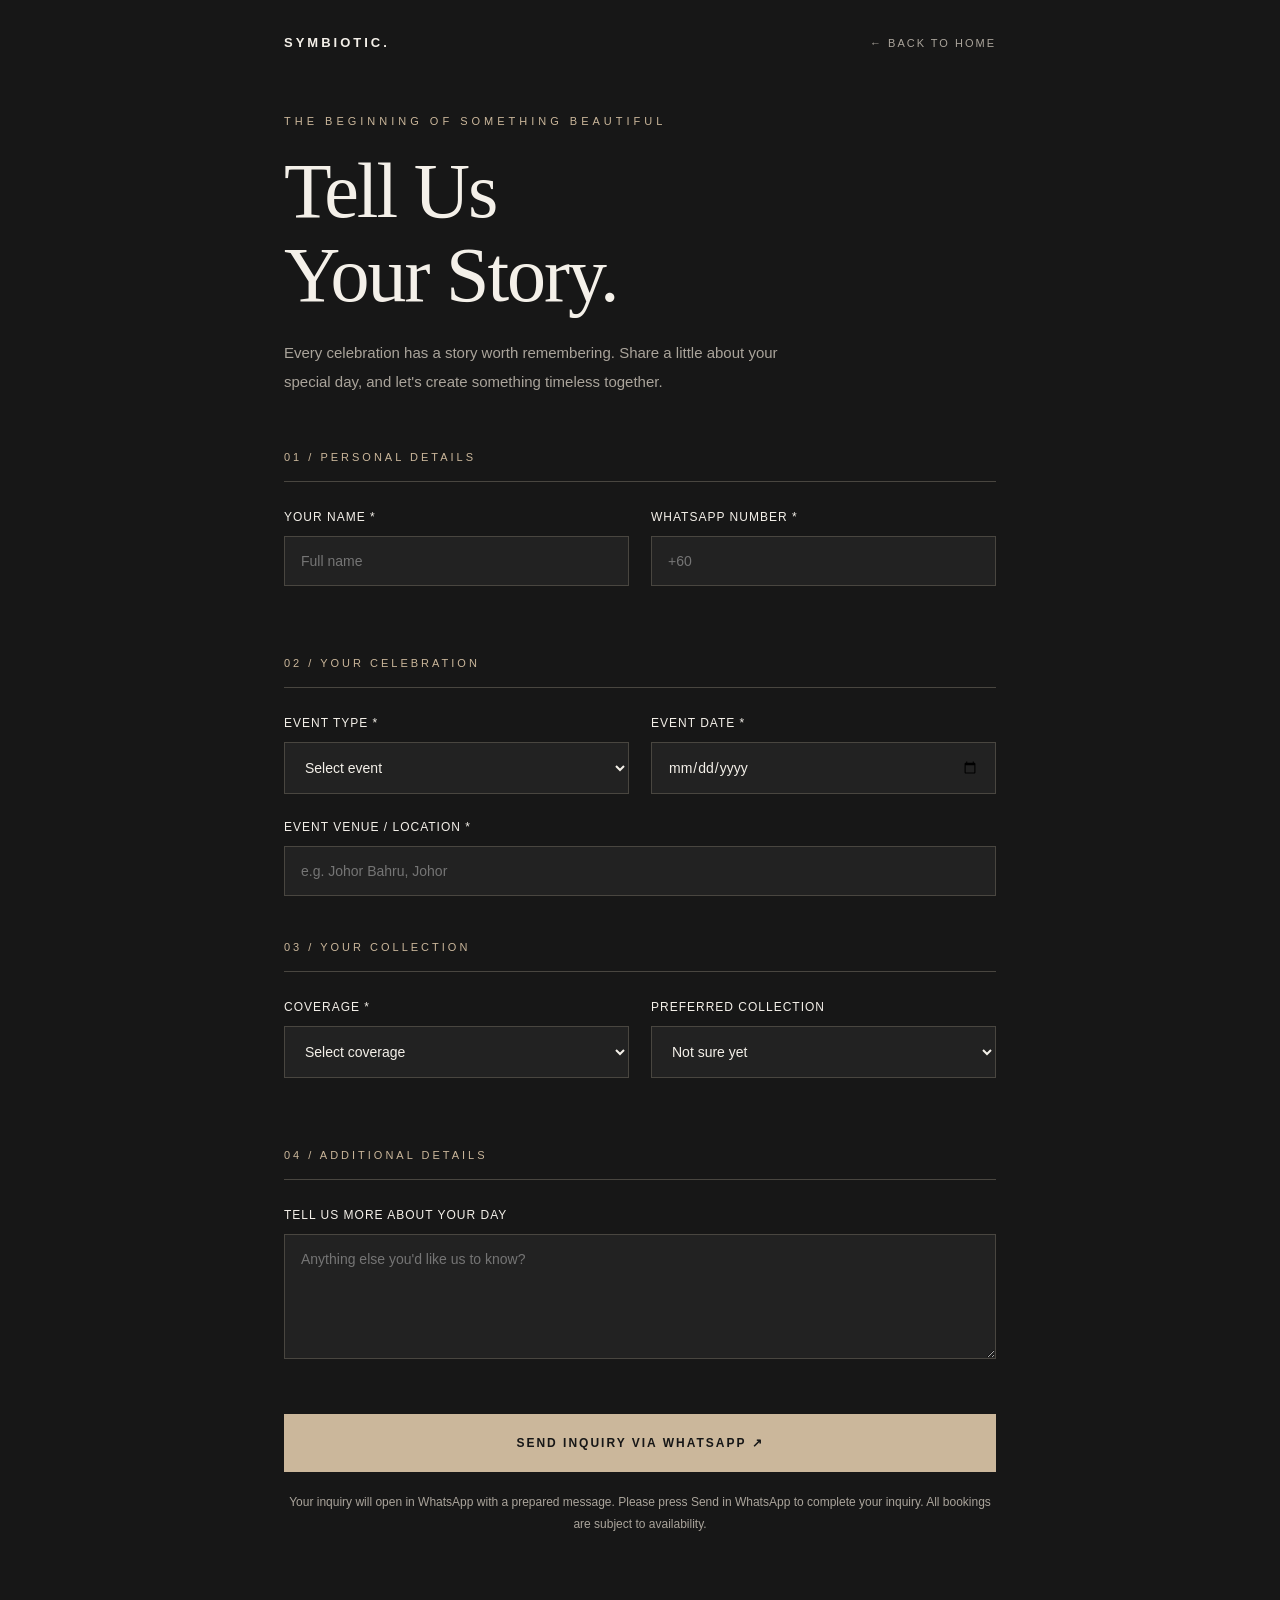
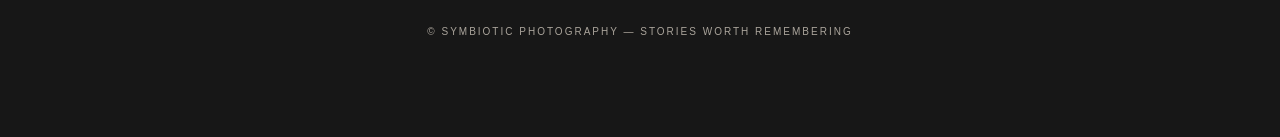
==== inquiry.html @ 2456e5db "whatsapp form" ====
<!DOCTYPE html>
<html lang="en">
<head>
  <meta charset="UTF-8">
  <meta name="viewport" content="width=device-width, initial-scale=1">
  <title>Enquire | Symbiotic Weddings</title>
  <meta name="description" content="Tell us about your wedding or event. Enquire with Symbiotic Photography.">

  <style>
    :root {
      --bg: #171717;
      --text: #f4f0e9;
      --muted: #aaa49b;
      --line: #494640;
      --accent: #cbb79b;
    }

    * { box-sizing: border-box; }

    body {
      margin: 0;
      background: var(--bg);
      color: var(--text);
      font-family: Arial, sans-serif;
      -webkit-font-smoothing: antialiased;
    }

    .container {
      max-width: 760px;
      margin: auto;
      padding: 35px 24px 100px;
    }

    .topbar {
      display: flex;
      justify-content: space-between;
      align-items: center;
      gap: 20px;
      padding-bottom: 65px;
    }

    .brand {
      font-size: 13px;
      font-weight: 700;
      letter-spacing: 3px;
      color: var(--text);
      text-decoration: none;
    }

    .back {
      color: var(--muted);
      font-size: 11px;
      letter-spacing: 2px;
      text-decoration: none;
    }

    .eyebrow {
      color: var(--accent);
      font-size: 11px;
      letter-spacing: 4px;
      text-transform: uppercase;
    }

    h1 {
      font-family: Georgia, serif;
      font-size: clamp(48px, 8vw, 78px);
      font-weight: 400;
      line-height: 1.08;
      letter-spacing: -2px;
      margin: 22px 0;
    }

    .intro {
      max-width: 510px;
      color: var(--muted);
      font-size: 15px;
      line-height: 1.9;
      margin-bottom: 55px;
    }

    .section-title {
      font-size: 11px;
      letter-spacing: 3px;
      color: var(--accent);
      border-bottom: 1px solid var(--line);
      padding-bottom: 18px;
      margin: 45px 0 28px;
    }

    .field { margin-bottom: 26px; }

    label {
      display: block;
      font-size: 12px;
      letter-spacing: 1px;
      margin-bottom: 12px;
    }

    input, select, textarea {
      width: 100%;
      padding: 16px;
      border: 1px solid var(--line);
      border-radius: 0;
      background: #222;
      color: var(--text);
      font: inherit;
      font-size: 14px;
      outline: none;
    }

    input:focus, select:focus, textarea:focus {
      border-color: var(--accent);
    }

    textarea {
      min-height: 125px;
      resize: vertical;
    }

    .grid {
      display: grid;
      grid-template-columns: 1fr 1fr;
      gap: 22px;
    }

    .submit {
      width: 100%;
      padding: 21px;
      margin-top: 25px;
      border: 1px solid var(--accent);
      background: var(--accent);
      color: #171717;
      font-size: 12px;
      font-weight: bold;
      letter-spacing: 2px;
      cursor: pointer;
      transition: .3s ease;
    }

    .submit:hover {
      background: transparent;
      color: var(--accent);
    }

    .note {
      text-align: center;
      color: var(--muted);
      font-size: 12px;
      line-height: 1.8;
      margin-top: 20px;
    }

    footer {
      text-align: center;
      color: var(--muted);
      font-size: 10px;
      letter-spacing: 2px;
      margin-top: 90px;
    }

    @media (max-width: 600px) {
      .container { padding: 25px 20px 65px; }
      .topbar { padding-bottom: 55px; }
      .brand { font-size: 11px; letter-spacing: 2px; }
      .grid { grid-template-columns: 1fr; gap: 0; }
      h1 { letter-spacing: -1px; }
    }
  </style>
</head>

<body>
  <main class="container">
    <nav class="topbar">
      <a class="brand" href="index.html">SYMBIOTIC.</a>
      <a class="back" href="index.html">← BACK TO HOME</a>
    </nav>

    <div class="eyebrow">The Beginning of Something Beautiful</div>
    <h1>Tell Us<br>Your Story.</h1>

    <p class="intro">
      Every celebration has a story worth remembering.
      Share a little about your special day, and let's
      create something timeless together.
    </p>

    <form id="inquiryForm">

      <div class="section-title">01 / PERSONAL DETAILS</div>

      <div class="grid">
        <div class="field">
          <label for="name">YOUR NAME *</label>
          <input id="name" required placeholder="Full name">
        </div>

        <div class="field">
          <label for="phone">WHATSAPP NUMBER *</label>
          <input id="phone" type="tel" required placeholder="+60">
        </div>
      </div>

      <div class="section-title">02 / YOUR CELEBRATION</div>

      <div class="grid">
        <div class="field">
          <label for="event">EVENT TYPE *</label>
          <select id="event" required>
            <option value="">Select event</option>
            <option>Nikah</option>
            <option>Sanding</option>
            <option>Nikah & Sanding</option>
            <option>Engagement</option>
            <option>Corporate Event</option>
            <option>Other Event</option>
          </select>
        </div>

        <div class="field">
          <label for="date">EVENT DATE *</label>
          <input id="date" type="date" required>
        </div>
      </div>

      <div class="field">
        <label for="venue">EVENT VENUE / LOCATION *</label>
        <input id="venue" required placeholder="e.g. Johor Bahru, Johor">
      </div>

      <div class="section-title">03 / YOUR COLLECTION</div>

      <div class="grid">
        <div class="field">
          <label for="coverage">COVERAGE *</label>
          <select id="coverage" required>
            <option value="">Select coverage</option>
            <option>Photography</option>
            <option>Videography</option>
            <option>Photography + Videography</option>
          </select>
        </div>

        <div class="field">
          <label for="package">PREFERRED COLLECTION</label>
          <select id="package">
            <option value="">Not sure yet</option>
            <option>Gold — 5 Hours</option>
            <option>Platinum — 9 Hours</option>
            <option>Custom Coverage / Event</option>
          </select>
        </div>
      </div>

      <div class="section-title">04 / ADDITIONAL DETAILS</div>

      <div class="field">
        <label for="notes">TELL US MORE ABOUT YOUR DAY</label>
        <textarea id="notes" placeholder="Anything else you'd like us to know?"></textarea>
      </div>

      <button class="submit" type="submit">
        SEND INQUIRY VIA WHATSAPP ↗
      </button>

      <p class="note">
        Your inquiry will open in WhatsApp with a prepared message.
        Please press Send in WhatsApp to complete your inquiry.
        All bookings are subject to availability.
      </p>

    </form>

    <footer>
      © SYMBIOTIC PHOTOGRAPHY — STORIES WORTH REMEMBERING
    </footer>
  </main>

  <script>
    // Replace with your existing WhatsApp number.
    // Format: country code + number, without + or spaces.
    const WHATSAPP_NUMBER = "60198697789";

    document.getElementById("inquiryForm")
      .addEventListener("submit", function(e) {
        e.preventDefault();

        const get = id =>
          document.getElementById(id).value.trim();

        if (!/^601\d{8,9}$/.test(WHATSAPP_NUMBER)) {
          alert("WhatsApp number has not been configured.");
          return;
        }

        const message = [
          "*NEW INQUIRY — SYMBIOTIC PHOTOGRAPHY*",
          "",
          "*PERSONAL DETAILS*",
          "Name: " + get("name"),
          "WhatsApp: " + get("phone"),
          "",
          "*EVENT DETAILS*",
          "Event: " + get("event"),
          "Date: " + get("date"),
          "Venue: " + get("venue"),
          "",
          "*COLLECTION*",
          "Coverage: " + get("coverage"),
          "Package: " + (get("package") || "Not sure yet"),
          "",
          "*ADDITIONAL NOTES*",
          get("notes") || "None",
          "",
          "Hi Symbiotic! I'd love to enquire about your availability."
        ].join("\n");

        const url = "https://wa.me/" +
  WHATSAPP_NUMBER +
  "?text=" + encodeURIComponent(message);

        window.location.href = url;
      });
  </script>
</body>
</html>
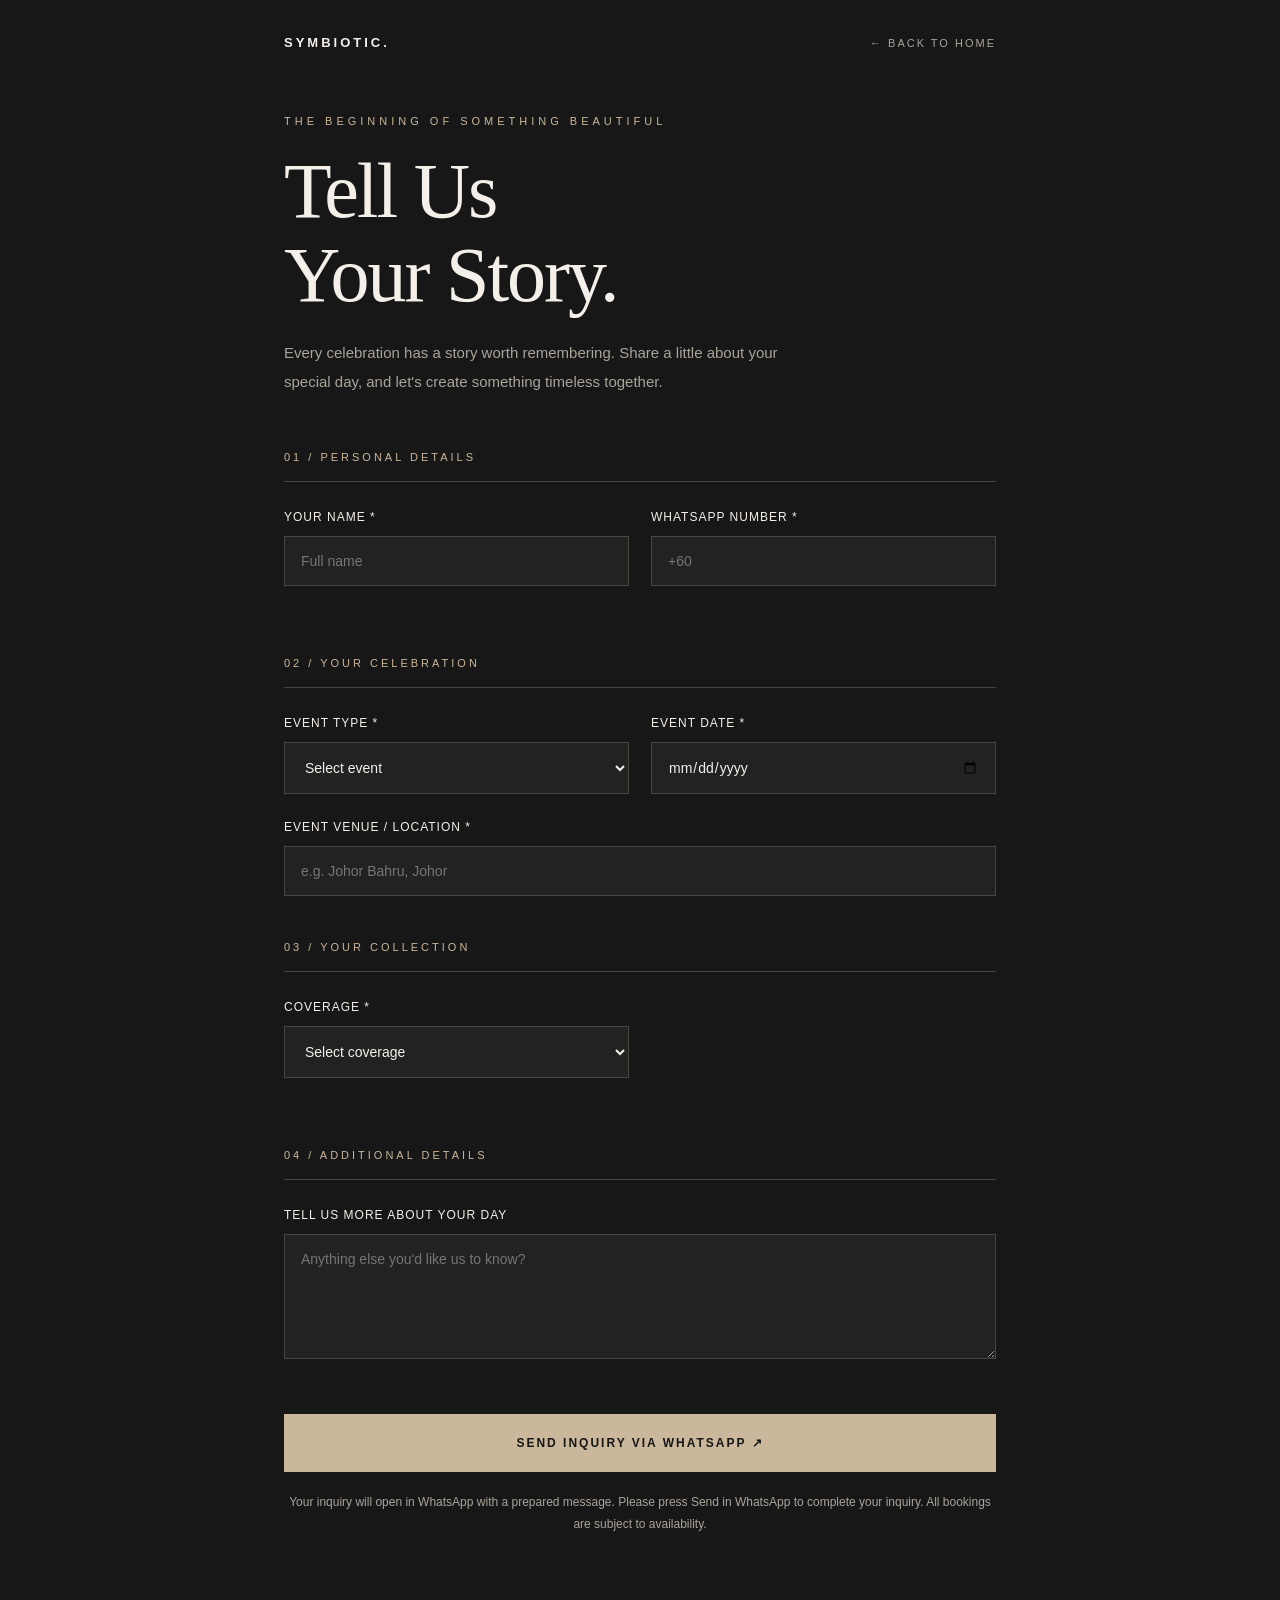
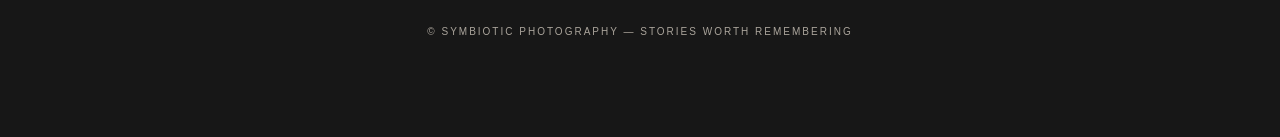
==== commit 83e51a65: "Update inquiry form by removing options and section Removed 'Corporate Event' option and the entire " ====
--- a/inquiry.html
+++ b/inquiry.html
@@ -212,7 +212,7 @@
             <option>Sanding</option>
             <option>Nikah & Sanding</option>
             <option>Engagement</option>
-            <option>Corporate Event</option>
+          
             <option>Other Event</option>
           </select>
         </div>
@@ -241,15 +241,7 @@
           </select>
         </div>
 
-        <div class="field">
-          <label for="package">PREFERRED COLLECTION</label>
-          <select id="package">
-            <option value="">Not sure yet</option>
-            <option>Gold — 5 Hours</option>
-            <option>Platinum — 9 Hours</option>
-            <option>Custom Coverage / Event</option>
-          </select>
-        </div>
+        
       </div>
 
       <div class="section-title">04 / ADDITIONAL DETAILS</div>
@@ -305,10 +297,11 @@
           "Date: " + get("date"),
           "Venue: " + get("venue"),
           "",
-          "*COLLECTION*",
-          "Coverage: " + get("coverage"),
-          "Package: " + (get("package") || "Not sure yet"),
-          "",
+          
+"*COVERAGE DETAILS*",
+"Coverage: " + get("coverage"),
+"",
+
           "*ADDITIONAL NOTES*",
           get("notes") || "None",
           "",
